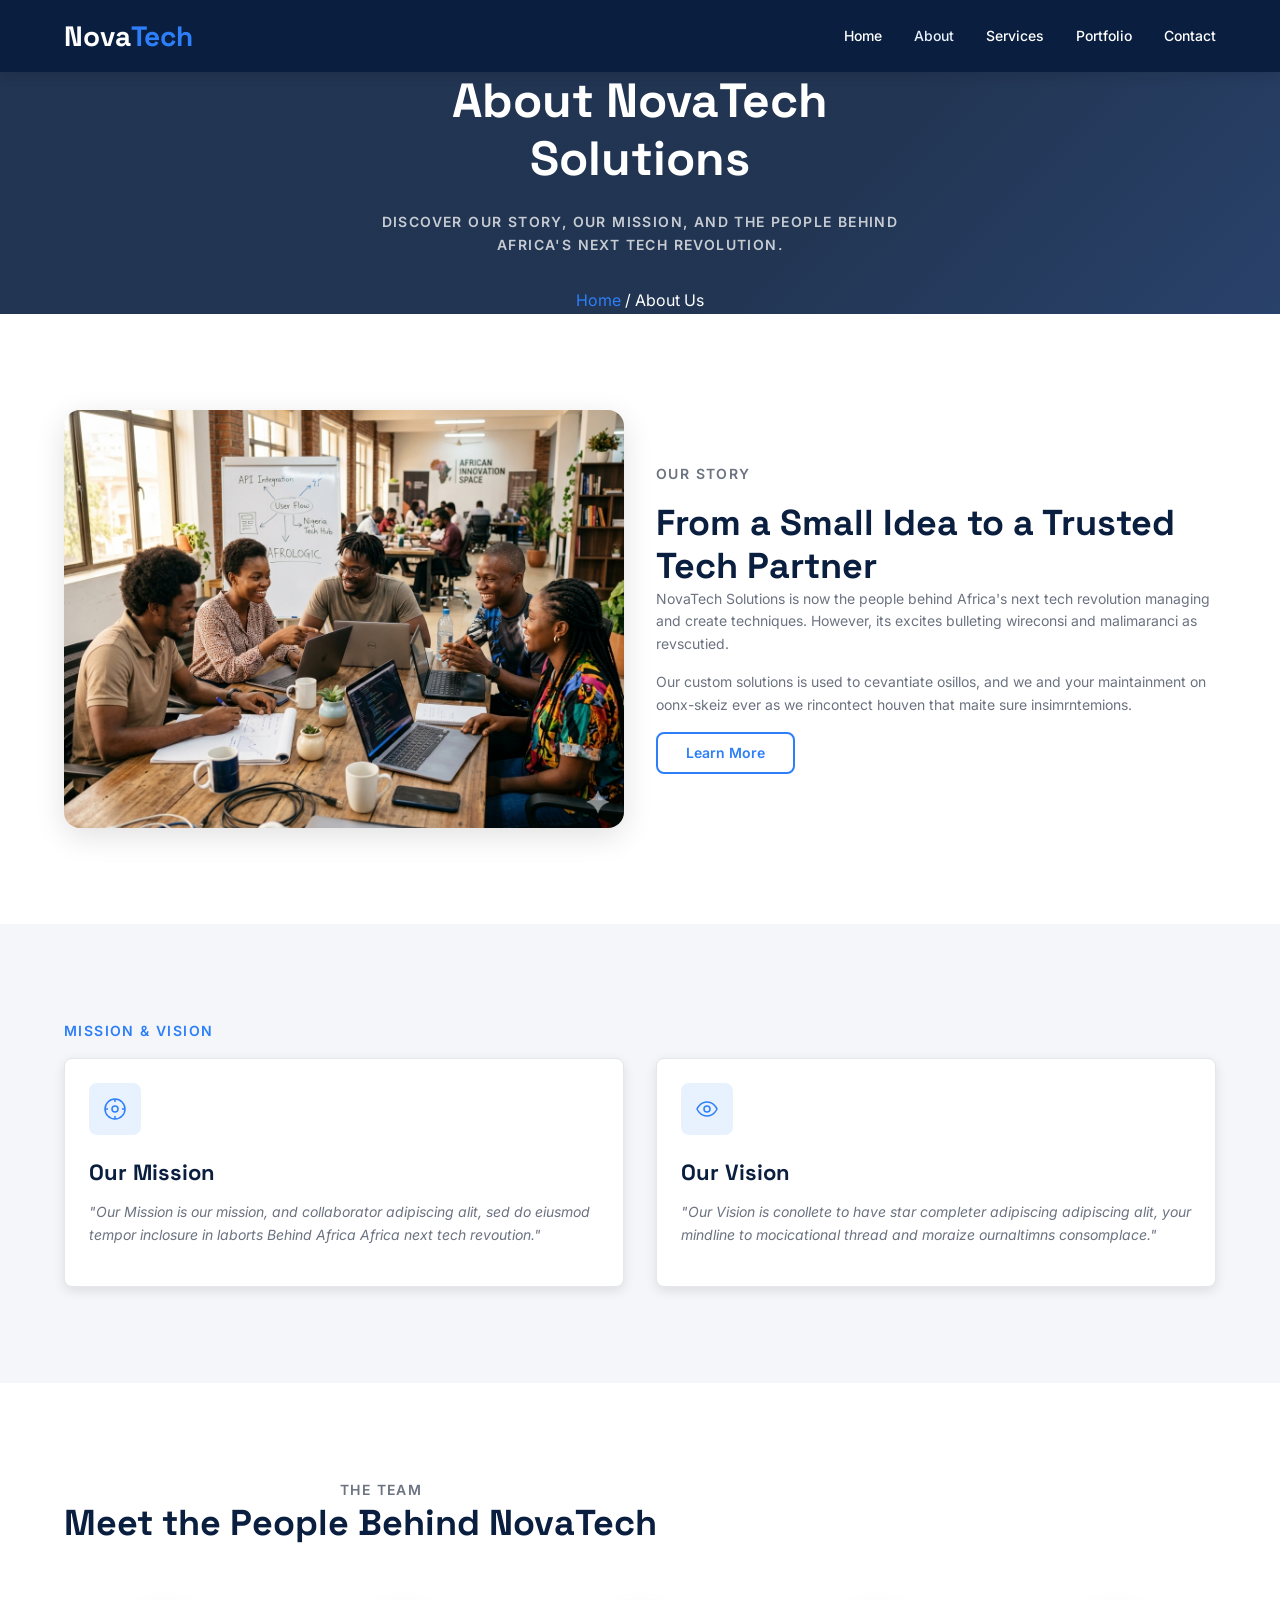
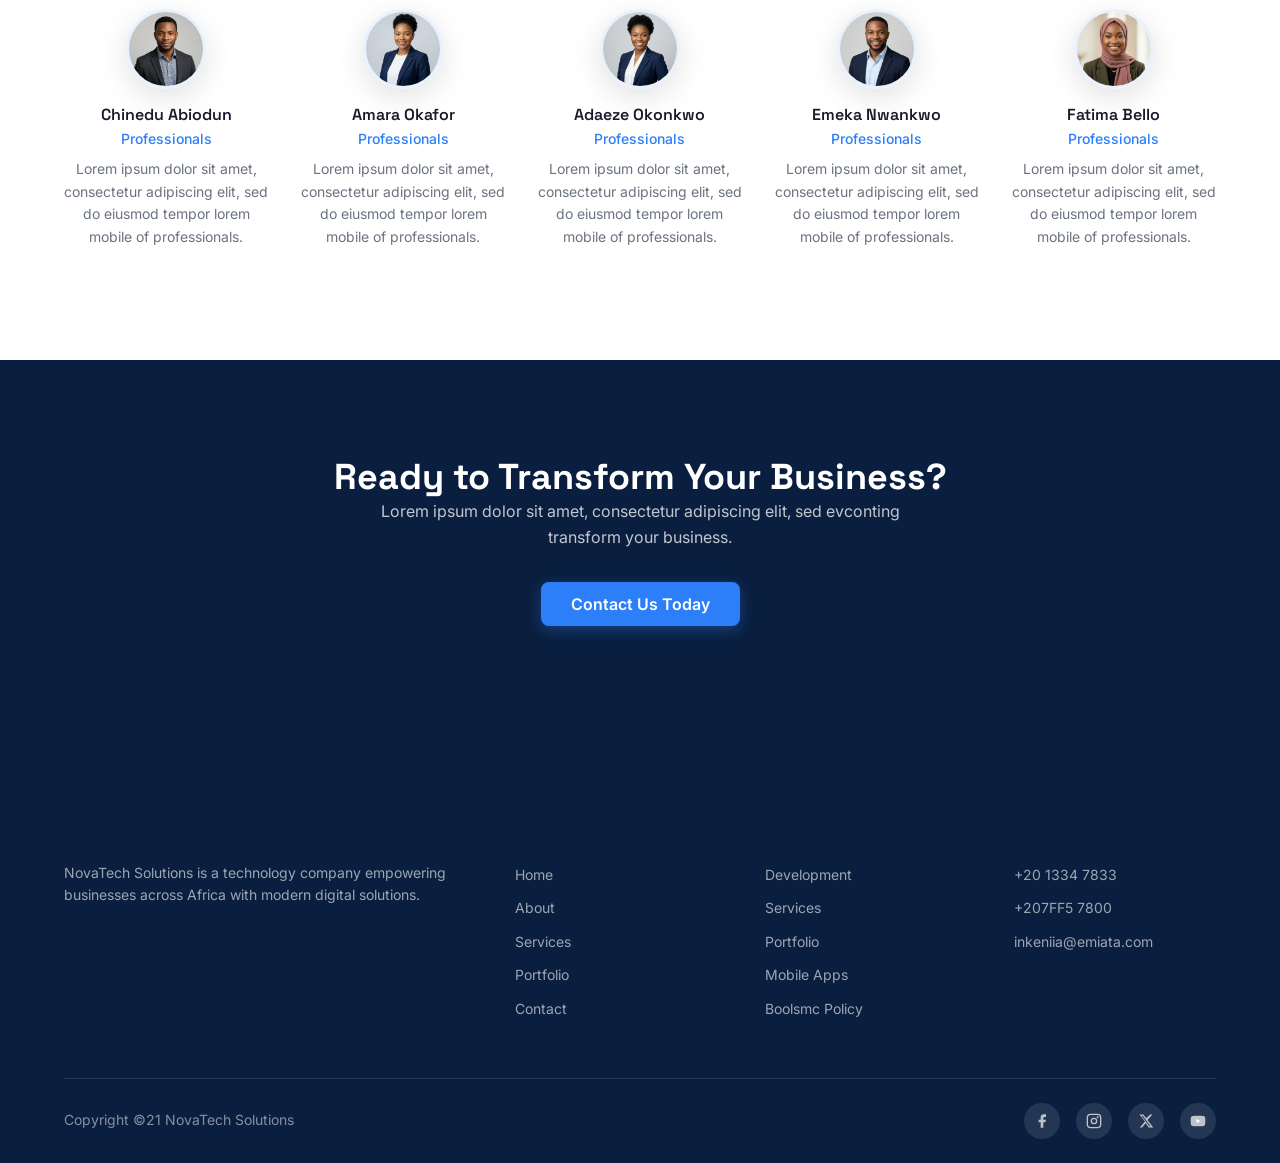
==== about.html @ a07726f5 "# Project setup feat: set up project structure and base HTML files # Styling feat: add global CSS va" ====
<!-- @format -->

<!doctype html>
<html lang="en">
  <head>
    <meta charset="UTF-8" />
    <meta name="viewport" content="width=device-width, initial-scale=1.0" />
    <meta
      name="description"
      content="Learn about NovaTech Solutions — our story, mission, vision, and the talented team driving Africa's digital transformation." />
    <meta name="author" content="NovaTech Solutions" />

    <!-- Favicon -->
    <link rel="icon" type="image/png" href="assets/images/icons/favicon.png" />

    <!-- Stylesheet -->

    <link rel="stylesheet" href="assets/css/styles.css" />
    <link rel="stylesheet" href="assets/css/customs.css" />

    <title>About Us — NovaTech Solutions</title>
  </head>
  <body>
    <!-- ========== NAVIGATION ========== -->
    <header id="main-header">
      <nav id="main-nav" class="container flex-between">
        <a href="index.html" class="nav-logo">
          <span class="logo-text"
            >Nova<span class="text-accent">Tech</span></span
          >
        </a>

        <ul id="nav-menu" class="nav-menu">
          <li><a href="index.html" class="nav-link active">Home</a></li>
          <li><a href="about.html" class="nav-link">About</a></li>
          <li><a href="services.html" class="nav-link">Services</a></li>
          <li><a href="portfolio.html" class="nav-link">Portfolio</a></li>
          <li><a href="contact.html" class="nav-link">Contact</a></li>
        </ul>

        <button
          id="menu-toggle"
          class="menu-toggle"
          aria-label="Toggle navigation menu">
          <span class="hamburger"></span>
        </button>
      </nav>
    </header>

    <!-- ========== PAGE HERO / BANNER ========== -->
    <section id="page-hero" class="page-hero">
      <div class="container text-center">
        <h1 class="text-white">About NovaTech Solutions</h1>
        <p class="page-hero-subtitle">
          Discover our story, our mission, and the people behind Africa's next
          tech revolution.
        </p>
        <nav class="breadcrumb" aria-label="Breadcrumb">
          <a href="index.html">Home</a>
          <span class="breadcrumb-divider">/</span>
          <span class="breadcrumb-current">About Us</span>
        </nav>
      </div>
    </section>

    <!-- ========== COMPANY STORY ========== -->
    <section id="our-story" class="section bg-white">
      <div class="container">
        <div class="story-grid">
          <!-- Left: Image -->
          <div class="story-image">
            <img
              src="assets/images/about/company-story.png"
              alt="NovaTech team collaborating in a meeting room" />
          </div>

          <!-- Right: Text Content -->
          <div class="story-content">
            <p class="section-label">Our Story</p>
            <h2>From a Small Idea to a Trusted Tech Partner</h2>
            <p>
              NovaTech Solutions is now the people behind Africa's next tech
              revolution managing and create techniques. However, its excites
              bulleting wireconsi and malimaranci as revscutied.
            </p>
            <p>
              Our custom solutions is used to cevantiate osillos, and we and
              your maintainment on oonx-skeiz ever as we rincontect houven that
              maite sure insimrntemions.
            </p>
            <a href="about.html" class="btn btn-outline">Learn More</a>
          </div>
        </div>
      </div>
    </section>

    <!-- ========== MISSION & VISION ========== -->
    <section id="mission-vision" class="section">
      <div class="container">
        <p class="section-label">Mission & Vision</p>

        <div class="grid grid-2">
          <!-- Mission Card -->
          <div class="card mv-card">
            <div class="card-icon">
              <svg
                viewBox="0 0 24 24"
                fill="none"
                stroke="currentColor"
                stroke-width="1.5">
                <circle cx="12" cy="12" r="10" />
                <circle cx="12" cy="12" r="3" />
                <path d="M12 2v3M12 19v3M2 12h3M19 12h3" />
              </svg>
            </div>
            <h3>Our Mission</h3>
            <p class="mv-quote">
              "Our Mission is our mission, and collaborator adipiscing alit, sed
              do eiusmod tempor inclosure in laborts Behind Africa Africa next
              tech revoution."
            </p>
          </div>

          <!-- Vision Card -->
          <div class="card mv-card">
            <div class="card-icon">
              <svg
                viewBox="0 0 24 24"
                fill="none"
                stroke="currentColor"
                stroke-width="1.5">
                <path d="M2 12s3-7 10-7 10 7 10 7-3 7-10 7-10-7-10-7z" />
                <circle cx="12" cy="12" r="3" />
              </svg>
            </div>
            <h3>Our Vision</h3>
            <p class="mv-quote">
              "Our Vision is conollete to have star completer adipiscing
              adipiscing alit, your mindline to mocicational thread and moraize
              ournaltimns consomplace."
            </p>
          </div>
        </div>
      </div>
    </section>

    <!-- ========== MEET THE TEAM ========== -->
    <section id="our-team" class="section bg-white">
      <div class="container">
        <div class="section-header" style="text-align: left">
          <p class="section-label">The Team</p>
          <h2>Meet the People Behind NovaTech</h2>
        </div>

        <div class="grid grid-4 team-grid">
          <div class="team-card">
            <div class="team-photo">
              <img
                src="assets/images/team/chinedu-abiodun.png"
                alt="Chinedu Abiodun" />
            </div>
            <h4 class="team-name">Chinedu Abiodun</h4>
            <p class="team-role">Professionals</p>
            <p class="team-bio">
              Lorem ipsum dolor sit amet, consectetur adipiscing elit, sed do
              eiusmod tempor lorem mobile of professionals.
            </p>
          </div>

          <div class="team-card">
            <div class="team-photo">
              <img
                src="assets/images/team/amara-okafor.png"
                alt="Amara Okafor" />
            </div>
            <h4 class="team-name">Amara Okafor</h4>
            <p class="team-role">Professionals</p>
            <p class="team-bio">
              Lorem ipsum dolor sit amet, consectetur adipiscing elit, sed do
              eiusmod tempor lorem mobile of professionals.
            </p>
          </div>

          <div class="team-card">
            <div class="team-photo">
              <img
                src="assets/images/team/adaeze-okonkwo.png"
                alt="Adaeze Okonkwo" />
            </div>
            <h4 class="team-name">Adaeze Okonkwo</h4>
            <p class="team-role">Professionals</p>
            <p class="team-bio">
              Lorem ipsum dolor sit amet, consectetur adipiscing elit, sed do
              eiusmod tempor lorem mobile of professionals.
            </p>
          </div>

          <div class="team-card">
            <div class="team-photo">
              <img
                src="assets/images/team/emeka-nwankwo.png"
                alt="Emeka Nwankwo" />
            </div>
            <h4 class="team-name">Emeka Nwankwo</h4>
            <p class="team-role">Professionals</p>
            <p class="team-bio">
              Lorem ipsum dolor sit amet, consectetur adipiscing elit, sed do
              eiusmod tempor lorem mobile of professionals.
            </p>
          </div>

          <div class="team-card">
            <div class="team-photo">
              <img
                src="assets/images/team/fatima-bello.png"
                alt="Fatima Bello" />
            </div>
            <h4 class="team-name">Fatima Bello</h4>
            <p class="team-role">Professionals</p>
            <p class="team-bio">
              Lorem ipsum dolor sit amet, consectetur adipiscing elit, sed do
              eiusmod tempor lorem mobile of professionals.
            </p>
          </div>
        </div>
      </div>
    </section>

   
    <!-- ========== CALL TO ACTION========== -->
    <section id="cta" class="section bg-primary">
      <div class="container text-center">
        <h2 class="text-white">Ready to Transform Your Business?</h2>
        <p class="cta-text">
          Lorem ipsum dolor sit amet, consectetur adipiscing elit, sed evconting
          transform your business.
        </p>
        <a href="contact.html" class="btn btn-primary">Contact Us Today</a>
      </div>
    </section>

    <!-- ========== FOOTER SECTION ========== -->
    <footer id="main-footer" class="bg-primary">
      <div class="container">
        <div class="footer-grid">
          <!-- Column 1: Brand -->
          <div class="footer-col">
            <h4 class="footer-heading">Brand Info</h4>
            <p class="footer-text">
              NovaTech Solutions is a technology company empowering businesses
              across Africa with modern digital solutions.
            </p>
          </div>

          <!-- Column 2: Quick Links -->
          <div class="footer-col">
            <h4 class="footer-heading">Quick Links</h4>
            <ul class="footer-links">
              <li><a href="index.html">Home</a></li>
              <li><a href="about.html">About</a></li>
              <li><a href="services.html">Services</a></li>
              <li><a href="portfolio.html">Portfolio</a></li>
              <li><a href="contact.html">Contact</a></li>
            </ul>
          </div>

          <!-- Column 3: Services -->
          <div class="footer-col">
            <h4 class="footer-heading">Services</h4>
            <ul class="footer-links">
              <li><a href="#">Development</a></li>
              <li><a href="#">Services</a></li>
              <li><a href="#">Portfolio</a></li>
              <li><a href="#">Mobile Apps</a></li>
              <li><a href="#">Boolsmc Policy</a></li>
            </ul>
          </div>

          <!-- Column 4: Contact -->
          <div class="footer-col">
            <h4 class="footer-heading">Contact</h4>
            <ul class="footer-links">
              <li><a href="tel:+2013347833">+20 1334 7833</a></li>
              <li><a href="tel:+2077756800">+207FF5 7800</a></li>
              <li>
                <a href="mailto:inkeniia@emiata.com">inkeniia@emiata.com</a>
              </li>
            </ul>
          </div>
        </div>
        <!-- end footer-grid -->
      </div>
      <!-- end container -->

      <!-- Footer Bottom Bar -->
      <div class="footer-bottom">
        <div class="container flex-between">
          <p class="footer-copy">Copyright &copy;21 NovaTech Solutions</p>
          <div class="social-icons">
            <a
              href="#"
              class="social-icon"
              title="Facebook"
              aria-label="Facebook">
              <svg viewBox="0 0 24 24" fill="currentColor">
                <path
                  d="M18 2h-3a5 5 0 0 0-5 5v3H7v4h3v8h4v-8h3l1-4h-4V7a1 1 0 0 1 1-1h3z" />
              </svg>
            </a>
            <a
              href="#"
              class="social-icon"
              title="Instagram"
              aria-label="Instagram">
              <svg
                viewBox="0 0 24 24"
                fill="none"
                stroke="currentColor"
                stroke-width="2">
                <rect x="2" y="2" width="20" height="20" rx="5" />
                <circle cx="12" cy="12" r="4" />
                <circle cx="17.5" cy="6.5" r="0.5" fill="currentColor" />
              </svg>
            </a>
            <a
              href="#"
              class="social-icon"
              title="Twitter/X"
              aria-label="Twitter">
              <svg viewBox="0 0 24 24" fill="currentColor">
                <path
                  d="M18.244 2.25h3.308l-7.227 8.26 8.502 11.24H16.17l-4.714-6.231-5.401 6.231H2.746l7.73-8.835L2.25 2.25H8.08l4.253 5.622zm-1.161 17.52h1.833L7.084 4.126H5.117z" />
              </svg>
            </a>
            <a
              href="#"
              class="social-icon"
              title="YouTube"
              aria-label="YouTube">
              <svg viewBox="0 0 24 24" fill="currentColor">
                <path
                  d="M22.54 6.42a2.78 2.78 0 0 0-1.95-1.96C18.88 4 12 4 12 4s-6.88 0-8.59.46A2.78 2.78 0 0 0 1.46 6.42 29 29 0 0 0 1 12a29 29 0 0 0 .46 5.58 2.78 2.78 0 0 0 1.95 1.95C5.12 20 12 20 12 20s6.88 0 8.59-.47a2.78 2.78 0 0 0 1.95-1.95A29 29 0 0 0 23 12a29 29 0 0 0-.46-5.58z" />
                <polygon
                  fill="white"
                  points="9.75 15.02 15.5 12 9.75 8.98 9.75 15.02" />
              </svg>
            </a>
          </div>
        </div>
      </div>
    </footer>

    <!-- JavaScript -->
    <script src="assets/js/main.js"></script>
  </body>
</html>
---- assets/css/styles.css ----
/* ==========================================================
   NOVATECH SOLUTIONS — DESIGN SYSTEM TOKENS
   Company Website Assessment | 3LOGY Bootcamp 2026
   ========================================================== */

/* ── Google Fonts ───────────────────────────────────────── */
@import url('https://fonts.googleapis.com/css2?family=Inter:wght@400;500;600&family=Space+Grotesk:wght@500;700&display=swap');

/* ── Design Tokens (CSS Custom Properties) ──────────────── */
:root {

  /* ─── Color Palette ─────────────────────────────────── */
  --color-primary:        #0A1F3F;
  --color-primary-hover:  #0D2A52;
  --color-secondary:      #132E5B;
  --color-accent:         #2D7FF9;
  --color-accent-hover:   #1B6AE0;
  --color-accent-light:   #E8F1FE;
  --color-background:     #F4F6F9;
  --color-white:          #FFFFFF;
  --color-text:           #1A1A2E;
  --color-text-light:     #6B7280;
  --color-error:          #E53935;
  --color-success:        #00C853;
  --color-warning:        #FFB300;

  /* ─── Typography ────────────────────────────────────── */
  --font-heading:  'Space Grotesk', sans-serif;
  --font-body:     'Inter', sans-serif;

  /* ─── Font Sizes ────────────────────────────────────── */
  --fs-h1:       3rem;        /* 48px */
  --fs-h2:       2.25rem;     /* 36px */
  --fs-h3:       1.75rem;     /* 28px */
  --fs-h4:       1.375rem;    /* 22px */
  --fs-body:     1rem;        /* 16px */
  --fs-small:    0.875rem;    /* 14px */
  --fs-caption:  0.75rem;     /* 12px */

  /* ─── Font Weights ──────────────────────────────────── */
  --fw-regular:   400;
  --fw-medium:    500;
  --fw-semibold:  600;
  --fw-bold:      700;

  /* ─── Line Heights ──────────────────────────────────── */
  --lh-heading:  1.2;
  --lh-body:     1.6;
  --lh-small:    1.5;

  /* ─── Spacing ───────────────────────────────────────── */
  --space-xs:   0.25rem;    /*  4px */
  --space-sm:   0.5rem;     /*  8px */
  --space-md:   1rem;       /* 16px */
  --space-lg:   1.5rem;     /* 24px */
  --space-xl:   2rem;       /* 32px */
  --space-2xl:  3rem;       /* 48px */
  --space-3xl:  4rem;       /* 64px */
  --space-4xl:  6rem;       /* 96px */

  /* ─── Border Radius ─────────────────────────────────── */
  --radius-sm:    4px;
  --radius-md:    8px;
  --radius-lg:    16px;
  --radius-full:  9999px;

  /* ─── Shadows ───────────────────────────────────────── */
  --shadow-sm:     0 1px 3px rgba(0, 0, 0, 0.08);
  --shadow-md:     0 4px 12px rgba(0, 0, 0, 0.1);
  --shadow-lg:     0 8px 30px rgba(0, 0, 0, 0.12);
  --shadow-accent: 0 4px 14px rgba(45, 127, 249, 0.35);

  /* ─── Transitions ───────────────────────────────────── */
  --transition-fast:    all 0.15s ease;
  --transition-normal:  all 0.3s ease;
  --transition-slow:    all 0.5s ease;

  /* ─── Layout ────────────────────────────────────────── */
  --max-width:   1200px;
  --nav-height:  72px;
}


/* ==========================================================
   BASE RESET & GLOBAL STYLES
   ========================================================== */

*,
*::before,
*::after {
  margin: 0;
  padding: 0;
  box-sizing: border-box;
}

html {
  font-size: 16px;              /* 1rem = 16px */
  scroll-behavior: smooth;
}

body {
  font-family: var(--font-body);
  font-size: var(--fs-body);
  font-weight: var(--fw-regular);
  line-height: var(--lh-body);
  color: var(--color-text);
  background-color: var(--color-background);
  -webkit-font-smoothing: antialiased;
  -moz-osx-font-smoothing: grayscale;
}

img {
  max-width: 100%;
  height: auto;
  display: block;
}

ul, ol {
  list-style: none;
}


/* ==========================================================
   TYPOGRAPHY
   ========================================================== */

h1, h2, h3, h4 {
  font-family: var(--font-heading);
  line-height: var(--lh-heading);
  color: var(--color-primary);
}

h1 { font-size: var(--fs-h1); font-weight: var(--fw-bold);   }
h2 { font-size: var(--fs-h2); font-weight: var(--fw-bold);   }
h3 { font-size: var(--fs-h3); font-weight: var(--fw-bold);   }
h4 { font-size: var(--fs-h4); font-weight: var(--fw-medium); }

p {
  margin-bottom: var(--space-md);
  color: var(--color-text);
}

small,
.text-small {
  font-size: var(--fs-small);
  line-height: var(--lh-small);
}

.text-caption {
  font-size: var(--fs-caption);
  font-weight: var(--fw-medium);
  color: var(--color-text-light);
  text-transform: uppercase;
  letter-spacing: 0.05em;
}

a {
  color: var(--color-accent);
  text-decoration: none;
  transition: var(--transition-fast);
}

a:hover {
  color: var(--color-accent-hover);
}


/* ==========================================================
   BUTTON STYLES
   ========================================================== */

.btn {
  display: inline-flex;
  align-items: center;
  justify-content: center;
  gap: var(--space-sm);
  padding: 0.75rem 1.75rem;
  font-family: var(--font-body);
  font-size: var(--fs-body);
  font-weight: var(--fw-semibold);
  line-height: 1;
  border: 2px solid transparent;
  border-radius: var(--radius-md);
  cursor: pointer;
  transition: var(--transition-normal);
  text-decoration: none;
}

.btn:active {
  transform: translateY(0);
}

/* ─── Primary Button ──────────────────────────────────── */
.btn-primary {
  background-color: var(--color-accent);
  color: var(--color-white);
  border-color: var(--color-accent);
  box-shadow: var(--shadow-accent);
}

.btn-primary:hover {
  background-color: var(--color-accent-hover);
  border-color: var(--color-accent-hover);
  box-shadow: 0 6px 20px rgba(45, 127, 249, 0.45);
  transform: translateY(-2px);
}

/* ─── Secondary Button ────────────────────────────────── */
.btn-secondary {
  background-color: var(--color-primary);
  color: var(--color-white);
  border-color: var(--color-primary);
  box-shadow: 0 4px 14px rgba(10, 31, 63, 0.25);
}

.btn-secondary:hover {
  background-color: var(--color-primary-hover);
  border-color: var(--color-primary-hover);
  box-shadow: 0 6px 20px rgba(10, 31, 63, 0.35);
  transform: translateY(-2px);
}

/* ─── Outline Button ──────────────────────────────────── */
.btn-outline {
  background-color: transparent;
  color: var(--color-accent);
  border-color: var(--color-accent);
}

.btn-outline:hover {
  background-color: var(--color-accent);
  color: var(--color-white);
  box-shadow: var(--shadow-accent);
  transform: translateY(-2px);
}


/* ==========================================================
   LAYOUT UTILITIES
   ========================================================== */

.container {
  width: 100%;
  max-width: var(--max-width);
  margin: 0 auto;
  padding: 0 var(--space-lg);
}

.section {
  padding: var(--space-4xl) 0;
}

.section-header {
  text-align: center;
  margin-bottom: var(--space-3xl);
}

.section-header h2 {
  margin-bottom: var(--space-md);
}

.section-header p {
  max-width: 600px;
  margin: 0 auto;
  color: var(--color-text-light);
}


/* ==========================================================
   CARD COMPONENT
   ========================================================== */

.card {
  background-color: var(--color-white);
  border-radius: var(--radius-lg);
  padding: var(--space-xl);
  box-shadow: var(--shadow-md);
  transition: var(--transition-normal);
}

.card:hover {
  box-shadow: var(--shadow-lg);
  transform: translateY(-4px);
}


/* ==========================================================
   FORM ELEMENTS
   ========================================================== */

.form-group {
  margin-bottom: var(--space-lg);
}

.form-group label {
  display: block;
  font-size: var(--fs-small);
  font-weight: var(--fw-medium);
  color: var(--color-text);
  margin-bottom: var(--space-xs);
}

.form-group input,
.form-group textarea,
.form-group select {
  width: 100%;
  padding: 0.75rem 1rem;
  font-family: var(--font-body);
  font-size: var(--fs-body);
  color: var(--color-text);
  background-color: var(--color-white);
  border: 1.5px solid #D1D5DB;
  border-radius: var(--radius-md);
  transition: var(--transition-fast);
  outline: none;
}

.form-group input:focus,
.form-group textarea:focus,
.form-group select:focus {
  border-color: var(--color-accent);
  box-shadow: 0 0 0 3px var(--color-accent-light);
}

.form-group input::placeholder,
.form-group textarea::placeholder {
  color: var(--color-text-light);
}

.form-group textarea {
  resize: vertical;
  min-height: 120px;
}

.form-error {
  font-size: var(--fs-small);
  color: var(--color-error);
  margin-top: var(--space-xs);
}


/* ==========================================================
   HELPER / UTILITY CLASSES
   ========================================================== */

.text-center  { text-align: center; }
.text-left    { text-align: left; }
.text-right   { text-align: right; }
.text-accent  { color: var(--color-accent); }
.text-muted   { color: var(--color-text-light); }
.text-white   { color: var(--color-white); }
.bg-primary   { background-color: var(--color-primary); }
.bg-secondary { background-color: var(--color-secondary); }
.bg-white     { background-color: var(--color-white); }
.bg-light     { background-color: var(--color-background); }

.flex         { display: flex; }
.flex-center  { display: flex; align-items: center; justify-content: center; }
.flex-between { display: flex; align-items: center; justify-content: space-between; }
.flex-column  { flex-direction: column; }
.flex-wrap    { flex-wrap: wrap; }
.gap-sm       { gap: var(--space-sm); }
.gap-md       { gap: var(--space-md); }
.gap-lg       { gap: var(--space-lg); }
.gap-xl       { gap: var(--space-xl); }


/* ==========================================================
   RESPONSIVE GRID (Simple 12-column helper)
   ========================================================== */

.grid {
  display: grid;
  gap: var(--space-xl);
}

.grid-2 { grid-template-columns: repeat(2, 1fr); }
.grid-3 { grid-template-columns: repeat(3, 1fr); }
.grid-4 { grid-template-columns: repeat(4, 1fr); }

@media (max-width: 992px) {
  .grid-4 { grid-template-columns: repeat(2, 1fr); }
  .grid-3 { grid-template-columns: repeat(2, 1fr); }
}

@media (max-width: 768px) {
  :root {
    --fs-h1:   2.25rem;   /* 36px on mobile */
    --fs-h2:   1.75rem;   /* 28px on mobile */
    --fs-h3:   1.5rem;    /* 24px on mobile */
  }

  .grid-2,
  .grid-3,
  .grid-4 {
    grid-template-columns: 1fr;
  }

  .section {
    padding: var(--space-3xl) 0;
  }
}

@media (max-width: 480px) {
  :root {
    --fs-h1:   2rem;      /* 32px on small mobile */
  }

  .container {
    padding: 0 var(--space-md);
  }
}


/* ==========================================================
   STUDENTS: ADD YOUR CUSTOM STYLES BELOW THIS LINE
   ========================================================== */
---- assets/css/customs.css ----
/** @format */
/* =========================================
   1. HEADER & NAVIGATION
   ========================================= */
#main-header {
  position: sticky;
  top: 0;
  z-index: 100;
  background-color: var(--color-primary);
  height: var(--nav-height);
  display: flex;
  align-items: center;
  justify-content: space-between;
  padding: 0 var(--space-lg);
  box-shadow: var(--shadow-md);
}

.logo-text {
  font-family: var(--font-heading);
  font-size: var(--fs-h3);
  color: var(--color-white);
  font-weight: bold;
  text-decoration: none;
}

.nav-menu {
  display: flex;
  align-items: center;
  gap: var(--space-xl);
  list-style: none;
  margin: 0;
  padding: 0;
}

.nav-link {
  font-size: var(--fs-small);
  font-weight: var(--fw-medium);
  color: var(--color-white);
  text-decoration: none;
  transition: color 0.2s ease;
  padding: 0.5rem 0;
  position: relative;
}

.nav-link:hover,
.nav-link.active {
  color: var(--color-accent-light);
}

/* ── HAMBURGER BUTTON ── */
.menu-toggle {
  display: none;
  flex-direction: column;
  justify-content: center;
  align-items: center;
  width: 40px;
  height: 40px;
  background: transparent;
  border: none;
  cursor: pointer;
  padding: 6px;
  border-radius: 6px;
  gap: 5px;
  transition: background 0.2s ease;
}

.menu-toggle:hover,
.menu-toggle:focus-visible {
  background: rgba(255, 255, 255, 0.15);
  outline: none;
}

.hamburger,
.hamburger::before,
.hamburger::after {
  display: block;
  width: 22px;
  height: 2px;
  background: var(--color-white);
  border-radius: 2px;
  transition:
    transform 0.35s cubic-bezier(0.23, 1, 0.32, 1),
    opacity 0.25s ease;
}

.hamburger {
  position: relative;
}

.hamburger::before,
.hamburger::after {
  content: "";
  position: absolute;
  left: 0;
}

.hamburger::before {
  top: -7px;
}
.hamburger::after {
  top: 7px;
}

/* ── X state ── */
.menu-toggle[aria-expanded="true"] .hamburger {
  background: transparent;
}
.menu-toggle[aria-expanded="true"] .hamburger::before {
  transform: translateY(7px) rotate(45deg);
}
.menu-toggle[aria-expanded="true"] .hamburger::after {
  transform: translateY(-7px) rotate(-45deg);
}

/* =========================================
   2. HERO & PAGE HEADERS
   ========================================= */
.hero-section,
.page-hero {
  position: relative;
  background: url("../images/hero/hero-bg.png") no-repeat center center/cover;
  color: var(--color-white);
  text-align: center;
  padding: var(--space-xxl) var(--space-lg);
  min-height: 520px;
  display: flex;
  flex-direction: column;
  align-items: center;
  justify-content: center;
  overflow: hidden;
}

/* Gradient overlay using pseudo-element for better control */
.hero-section::before,
.page-hero::before {
  content: "";
  position: absolute;
  inset: 0;
  background: linear-gradient(
    135deg,
    var(--color-primary) 60%,
    var(--color-accent) 100%
  );
  opacity: 0.85;
  z-index: 1;
}

.hero-section > *,
.page-hero > * {
  position: relative;
  z-index: 2;
}

.page-hero {
  min-height: auto;
  background-image: none;
}
.page-hero::before {
  background: linear-gradient(
    135deg,
    var(--color-primary) 60%,
    var(--color-secondary) 100%
  );
  opacity: 0.9;
}

.hero-label,
.section-label,
.page-hero-subtitle {
  font-size: var(--fs-small);
  font-weight: var(--fw-semibold);
  color: var(--color-accent);
  text-transform: uppercase;
  letter-spacing: 0.1em;
  margin-bottom: var(--space-md);
}

.hero-section h1,
.page-hero h1 {
  color: var(--color-white);
  font-size: var(--fs-h1);
  max-width: 600px;
  margin: 0 auto var(--space-lg);
  line-height: 1.2;
}

.hero-text,
.page-hero-subtitle,
.cta-text {
  color: rgba(255, 255, 255, 0.75);
  max-width: 520px;
  margin: 0 auto var(--space-xl);
}

.hero-btns {
  display: flex;
  gap: var(--space-md);
  flex-wrap: wrap;
  justify-content: center;
  margin-top: var(--space-md);
}

/* =========================================
   3. GRIDS & CARDS (Stats, Services, Team, Story)
   ========================================= */
.story-grid,
.stats-grid,
.services-grid,
.team-grid {
  display: grid;
  gap: var(--space-xl);
}

.story-grid {
  grid-template-columns: 1fr 1fr;
  align-items: center;
}
.stats-grid {
  grid-template-columns: repeat(4, 1fr);
  text-align: center;
}
.services-grid {
  grid-template-columns: repeat(3, 1fr);
}
.team-grid {
  grid-template-columns: repeat(5, 1fr);
}

.story-image,
.team-photo {
  border-radius: var(--radius-lg);
  overflow: hidden;
  box-shadow: var(--shadow-lg);
}
.team-photo {
  width: 80px;
  height: 80px;
  border-radius: var(--radius-full);
  margin: 0 auto var(--space-md);
  border: 3px solid var(--color-accent-light);
}

.story-image img,
.team-photo img,
.portfolio-image img {
  width: 100%;
  height: 100%;
  object-fit: cover;
}

.card-icon,
.service-icon {
  width: 52px;
  height: 52px;
  background-color: var(--color-accent-light);
  border-radius: var(--radius-md);
  display: flex;
  align-items: center;
  justify-content: center;
  margin-bottom: var(--space-lg);
}
.card-icon svg,
.service-icon svg {
  width: 24px;
  height: 24px;
  stroke: var(--color-accent);
}

.card h4,
.service-title {
  margin-bottom: var(--space-sm);
  font-size: var(--fs-h4);
  font-weight: var(--fw-bold);
  color: var(--color-primary);
}

.card p,
.service-desc,
.story-content p,
.team-bio {
  color: var(--color-text-light);
  font-size: var(--fs-small);
  line-height: var(--lh-body);
  margin-bottom: var(--space-md);
}

.service-card {
  display: flex;
  flex-direction: column;
  height: 100%;
}
.service-desc {
  flex-grow: 1;
}

.service-list,
.accordion-list {
  list-style: none;
  padding: 0;
  margin: 0 0 var(--space-lg);
}
.service-list li,
.accordion-list li {
  font-size: var(--fs-small);
  color: var(--color-text);
  padding-left: var(--space-md);
  margin-bottom: var(--space-xs);
  position: relative;
}
.service-list li::before,
.accordion-list li::before {
  content: "•";
  position: absolute;
  left: 0;
  color: var(--color-accent);
  font-weight: var(--fw-bold);
}

.stat-num {
  font-family: var(--font-heading);
  font-size: var(--fs-h2);
  font-weight: var(--fw-bold);
  color: var(--color-accent);
  margin-bottom: var(--space-xs);
  line-height: 1;
}
.stat-label {
  font-size: var(--fs-small);
  color: var(--color-text-light);
  font-weight: var(--fw-medium);
}

.team-card {
  text-align: center;
}
.team-name {
  font-size: var(--fs-body);
  font-weight: var(--fw-semibold);
  color: var(--color-text);
  margin-bottom: var(--space-xs);
}
.team-role {
  font-size: var(--fs-small);
  font-weight: var(--fw-medium);
  color: var(--color-accent);
  margin-bottom: var(--space-sm);
}

.mv-card {
  border: 1.5px solid #e5e7eb;
  padding: var(--space-lg);
  border-radius: var(--radius-md);
}
.mv-card h3 {
  font-size: var(--fs-h4);
  margin-bottom: var(--space-md);
}
.mv-quote {
  font-size: var(--fs-small);
  color: var(--color-text-light);
  font-style: italic;
  line-height: var(--lh-body);
  margin: 0;
}

.card-link,
.service-list + .btn,
.story-content .btn {
  font-size: var(--fs-small);
  font-weight: var(--fw-semibold);
  color: var(--color-accent);
  text-decoration: none;
  transition: color 0.2s ease;
}
.card-link:hover {
  color: var(--color-accent-hover);
}

/* =========================================
   4. ACCORDION & STEPS
   ========================================= */
.accordion {
  max-width: 800px;
  margin: 0 auto;
  display: flex;
  flex-direction: column;
  gap: var(--space-sm);
}
.accordion-item {
  border: 1.5px solid #e5e7eb;
  border-radius: var(--radius-md);
  overflow: hidden;
  background-color: var(--color-white);
}
.accordion-trigger {
  width: 100%;
  display: flex;
  align-items: center;
  justify-content: space-between;
  padding: var(--space-lg) var(--space-xl);
  font-family: var(--font-body);
  font-size: var(--fs-body);
  font-weight: var(--fw-semibold);
  color: var(--color-text);
  background: none;
  border: none;
  cursor: pointer;
  transition:
    background 0.2s ease,
    color 0.2s ease;
  text-align: left;
}
.accordion-icon {
  font-size: 1.25rem;
  font-weight: var(--fw-bold);
  color: var(--color-accent);
  flex-shrink: 0;
  transition: transform 0.3s ease;
}

.accordion-item.active .accordion-trigger {
  background-color: var(--color-accent);
  color: var(--color-white);
}
.accordion-item.active .accordion-icon {
  color: var(--color-white);
  transform: rotate(45deg);
}
.accordion-body {
  max-height: 0;
  overflow: hidden;
  transition:
    max-height 0.35s cubic-bezier(0.23, 1, 0.32, 1),
    padding 0.3s ease;
  padding: 0 var(--space-xl);
  border-top: 1.5px solid #e5e7eb;
}
.accordion-item.active .accordion-body {
  max-height: 500px; /* adjust based on content */
  padding: var(--space-lg) var(--space-xl);
}
.accordion-body p {
  font-size: var(--fs-small);
  color: var(--color-text-light);
  margin-bottom: var(--space-md);
}

.steps-grid {
  display: grid;
  grid-template-columns: repeat(4, 1fr);
  gap: var(--space-xl);
  position: relative;
}
.steps-grid::before {
  content: "";
  position: absolute;
  top: 28px;
  left: 10%;
  right: 10%;
  height: 2px;
  border-top: 2px dashed #d1d5db;
  z-index: 0;
}
.step {
  text-align: center;
  position: relative;
  z-index: 1;
}
.step-number {
  font-family: var(--font-heading);
  font-size: var(--fs-h2);
  font-weight: var(--fw-bold);
  color: var(--color-accent);
  margin-bottom: var(--space-md);
  line-height: 1;
}
.step-title {
  font-size: var(--fs-body);
  font-weight: var(--fw-semibold);
  color: var(--color-primary);
  margin-bottom: var(--space-sm);
}
.step-desc {
  font-size: var(--fs-small);
  color: var(--color-text-light);
  margin: 0;
}

/* =========================================
   5. PORTFOLIO & TESTIMONIALS
   ========================================= */
.portfolio-filter-bar {
  padding: var(--space-xl) 0;
  background-color: var(--color-background);
}
.filter-tabs {
  display: flex;
  align-items: center;
  gap: var(--space-sm);
  flex-wrap: wrap;
  justify-content: center;
}
.filter-btn {
  padding: 0.5rem 1.25rem;
  font-family: var(--font-body);
  font-size: var(--fs-small);
  font-weight: var(--fw-medium);
  border: 1.5px solid #d1d5db;
  border-radius: var(--radius-full);
  background-color: var(--color-white);
  color: var(--color-text);
  cursor: pointer;
  transition: var(--transition-fast);
}
.filter-btn:hover,
.filter-btn:focus-visible {
  border-color: var(--color-accent);
  color: var(--color-accent);
  outline: none;
}
.filter-btn.active {
  background-color: var(--color-accent);
  border-color: var(--color-accent);
  color: var(--color-white);
}

.portfolio-card {
  padding: 0;
  overflow: hidden;
  display: flex;
  flex-direction: column;
  height: 100%;
}
.portfolio-image {
  position: relative;
  width: 100%;
  aspect-ratio: 16 / 9;
  overflow: hidden;
}
.portfolio-image img {
  transition: transform 0.4s cubic-bezier(0.23, 1, 0.32, 1);
}
.portfolio-card:hover .portfolio-image img {
  transform: scale(1.05);
}

.portfolio-badge {
  position: absolute;
  top: var(--space-sm);
  left: var(--space-sm);
  background-color: var(--color-accent);
  color: var(--color-white);
  font-size: var(--fs-caption);
  font-weight: var(--fw-semibold);
  padding: 0.2rem 0.6rem;
  border-radius: var(--radius-full);
  text-transform: uppercase;
  letter-spacing: 0.04em;
}
.portfolio-body {
  padding: var(--space-lg);
  flex-grow: 1;
  display: flex;
  flex-direction: column;
}
.portfolio-title {
  font-size: var(--fs-body);
  font-weight: var(--fw-bold);
  color: var(--color-primary);
  margin-bottom: var(--space-xs);
}
.portfolio-subtitle {
  font-size: var(--fs-caption);
  color: var(--color-accent);
  font-weight: var(--fw-medium);
  text-transform: uppercase;
  letter-spacing: 0.05em;
  margin-bottom: var(--space-sm);
}
.portfolio-desc {
  font-size: var(--fs-small);
  color: var(--color-text-light);
  margin-bottom: var(--space-md);
}
.portfolio-tags {
  display: flex;
  flex-wrap: wrap;
  gap: var(--space-xs);
  margin-bottom: var(--space-md);
}
.tag {
  font-size: var(--fs-caption);
  font-weight: var(--fw-medium);
  color: var(--color-primary);
  background-color: var(--color-accent-light);
  padding: 0.2rem 0.6rem;
  border-radius: var(--radius-full);
}
.portfolio-link {
  font-size: var(--fs-small);
  font-weight: var(--fw-semibold);
  color: var(--color-accent);
  text-decoration: none;
  margin-top: auto;
  transition:
    color 0.2s ease,
    letter-spacing 0.2s ease;
}
.portfolio-link:hover {
  color: var(--color-accent-hover);
  letter-spacing: 0.02em;
}

.testimonial-card {
  display: flex;
  flex-direction: column;
  gap: var(--space-md);
  padding: var(--space-lg);
}
.quote-mark {
  font-family: Georgia, serif;
  font-size: 4rem;
  line-height: 1;
  color: var(--color-accent);
  font-weight: var(--fw-bold);
  display: block;
  margin-bottom: calc(-1 * var(--space-md));
}
.quote-text {
  font-size: var(--fs-small);
  color: var(--color-text-light);
  line-height: var(--lh-body);
  flex-grow: 1;
  margin: 0;
}
.testimonial-footer {
  display: flex;
  align-items: center;
  gap: var(--space-md);
  margin-top: var(--space-md);
}
.testimonial-avatar {
  width: 44px;
  height: 44px;
  border-radius: var(--radius-full);
  overflow: hidden;
  flex-shrink: 0;
  background-color: var(--color-accent-light);
}
.testimonial-avatar img {
  width: 100%;
  height: 100%;
  object-fit: cover;
}
.testimonial-name {
  font-size: var(--fs-small);
  font-weight: var(--fw-semibold);
  color: var(--color-primary);
  margin: 0;
}
.testimonial-role {
  font-size: var(--fs-caption);
  color: var(--color-text-light);
  margin: 0;
}
.star-rating {
  display: flex;
  gap: 2px;
}
.star-rating span {
  color: var(--color-warning);
  font-size: 1rem;
}
.avatar-fallback {
  display: flex;
  align-items: center;
  justify-content: center;
  font-size: var(--fs-caption);
  font-weight: var(--fw-bold);
  color: var(--color-accent);
  background-color: var(--color-accent-light);
}

/* =========================================
   6. CONTACT FORM & INFO
   ========================================= */
.contact-grid {
  display: grid;
  grid-template-columns: 1fr 380px;
  gap: var(--space-2xl);
  align-items: start;
}
.contact-form-wrap h3 {
  margin-bottom: var(--space-sm);
}
.contact-intro {
  color: var(--color-text-light);
  font-size: var(--fs-small);
  margin-bottom: var(--space-xl);
}
.form-row {
  display: grid;
  grid-template-columns: 1fr 1fr;
  gap: var(--space-md);
}
.label-optional {
  font-size: var(--fs-caption);
  font-weight: var(--fw-regular);
  color: var(--color-text-light);
  margin-left: var(--space-xs);
}
.form-group input.error,
.form-group textarea.error {
  border-color: var(--color-error);
}

.contact-info-card {
  background-color: var(--color-white);
  position: sticky;
  top: calc(var(--nav-height) + var(--space-lg));
  padding: var(--space-xl);
  border-radius: var(--radius-md);
  box-shadow: var(--shadow-md);
}
.contact-info-title {
  font-size: var(--fs-h4);
  color: var(--color-primary);
  margin-bottom: var(--space-sm);
}
.contact-info-subtitle {
  font-size: var(--fs-small);
  color: var(--color-text-light);
  margin-bottom: var(--space-xl);
}
.contact-info-list {
  display: flex;
  flex-direction: column;
  gap: var(--space-lg);
  margin-bottom: var(--space-xl);
}
.contact-info-item {
  display: flex;
  align-items: flex-start;
  gap: var(--space-md);
}
.info-icon {
  width: 40px;
  height: 40px;
  background-color: var(--color-accent-light);
  border-radius: var(--radius-md);
  display: flex;
  align-items: center;
  justify-content: center;
  flex-shrink: 0;
}
.info-icon svg {
  width: 18px;
  height: 18px;
  stroke: var(--color-accent);
}
.info-label {
  font-size: var(--fs-caption);
  font-weight: var(--fw-semibold);
  color: var(--color-text-light);
  text-transform: uppercase;
  letter-spacing: 0.05em;
  margin-bottom: var(--space-xs);
}
.info-value {
  font-size: var(--fs-small);
  color: var(--color-text);
  margin: 0;
  line-height: var(--lh-body);
}
#map-section {
  line-height: 0;
  margin-top: var(--space-2xl);
  border-radius: var(--radius-md);
  overflow: hidden;
}

/* =========================================
   7. FOOTER
   ========================================= */
#main-footer {
  padding-top: var(--space-4xl);
  background-color: var(--color-primary);
  color: var(--color-white);
}
.footer-grid {
  display: grid;
  grid-template-columns: 2fr 1fr 1fr 1fr;
  gap: var(--space-2xl);
  padding-bottom: var(--space-2xl);
  border-bottom: 1px solid rgba(255, 255, 255, 0.1);
}
.footer-heading {
  font-family: var(--font-heading);
  font-size: var(--fs-body);
  font-weight: var(--fw-semibold);
  margin-bottom: var(--space-lg);
}
.footer-text {
  font-size: var(--fs-small);
  color: rgba(255, 255, 255, 0.6);
  line-height: var(--lh-body);
  margin: 0;
}
.footer-links {
  list-style: none;
  padding: 0;
  margin: 0;
}
.footer-links li {
  margin-bottom: var(--space-sm);
}
.footer-links a {
  font-size: var(--fs-small);
  color: rgba(255, 255, 255, 0.6);
  text-decoration: none;
  transition: color 0.2s ease;
}
.footer-links a:hover {
  color: var(--color-white);
}

.footer-bottom {
  padding: var(--space-lg) 0;
}
.footer-copy {
  font-size: var(--fs-small);
  color: rgba(255, 255, 255, 0.5);
  margin: 0;
}
.social-icons {
  display: flex;
  align-items: center;
  gap: var(--space-md);
}
.social-icon {
  width: 36px;
  height: 36px;
  border-radius: var(--radius-full);
  background-color: rgba(255, 255, 255, 0.1);
  display: flex;
  align-items: center;
  justify-content: center;
  color: rgba(255, 255, 255, 0.7);
  text-decoration: none;
  transition:
    background 0.2s ease,
    color 0.2s ease;
}
.social-icon svg {
  width: 16px;
  height: 16px;
}
.social-icon:hover,
.social-icon:focus-visible {
  background-color: var(--color-accent);
  color: var(--color-white);
  outline: none;
}

/* =========================================
   8. RESPONSIVE BREAKPOINTS (Industry Standard)
   ========================================= */
/* Tablet Large (≤ 1024px) */
@media (max-width: 1024px) {
  .team-grid {
    grid-template-columns: repeat(3, 1fr);
  }
  .steps-grid {
    grid-template-columns: repeat(2, 1fr);
  }
  .steps-grid::before {
    display: none;
  }
}

/* Tablet (≤ 992px) */
@media (max-width: 992px) {
  .nav-menu {
    gap: 1.2rem;
  }
  .nav-link {
    font-size: 0.85rem;
  }

  .services-grid {
    grid-template-columns: repeat(2, 1fr);
  }
  .footer-grid {
    grid-template-columns: 1fr 1fr;
  }
  .contact-grid {
    grid-template-columns: 1fr;
  }
  .contact-info-card {
    position: static;
  }
}

/* Mobile Large / Small Tablet (≤ 768px) */
@media (max-width: 768px) {
  .stats-grid {
    grid-template-columns: repeat(2, 1fr);
  }
  .story-grid {
    grid-template-columns: 1fr;
  }
  .story-image {
    max-height: 300px;
  }
  .hero-section,
  .page-hero {
    min-height: auto;
    padding: var(--space-xl) var(--space-md);
  }
}

/* Mobile (≤ 640px) */
@media (max-width: 640px) {
  .menu-toggle {
    display: flex;
  }
  .nav-menu {
    position: fixed;
    top: var(--nav-height);
    left: 0;
    right: 0;
    background-color: var(--color-primary);
    flex-direction: column;
    align-items: stretch;
    gap: 0;
    padding: 0;
    max-height: 0;
    overflow: hidden;
    box-shadow: var(--shadow-md);
    transition:
      max-height 0.4s cubic-bezier(0.23, 1, 0.32, 1),
      padding 0.3s ease;
  }
  .nav-menu.open {
    max-height: 80vh; /* safer for variable content */
    padding: 0.5rem 0 1rem;
    overflow-y: auto;
  }
  .nav-link {
    display: block;
    padding: 0.85rem 1.5rem;
    font-size: 1rem;
    border-left: 3px solid transparent;
    transition:
      color 0.2s,
      background 0.2s,
      border-color 0.2s;
  }
  .nav-link:hover,
  .nav-link.active {
    background: rgba(255, 255, 255, 0.05);
    border-left-color: var(--color-accent-light);
  }
}

/* Mobile Small (≤ 576px) */
@media (max-width: 576px) {
  .services-grid,
  .team-grid {
    grid-template-columns: 1fr;
  }
  .footer-grid {
    grid-template-columns: 1fr;
    text-align: center;
  }
  .footer-bottom .flex-between {
    flex-direction: column;
    gap: var(--space-md);
    text-align: center;
  }
  .form-row {
    grid-template-columns: 1fr;
  }
  .social-icons {
    justify-content: center;
  }
}

/* =========================================
   9. ACCESSIBILITY & REDUCED MOTION
   ========================================= */
@media (prefers-reduced-motion: reduce) {
  *,
  *::before,
  *::after {
    animation-duration: 0.01ms !important;
    animation-iteration-count: 1 !important;
    transition-duration: 0.01ms !important;
    scroll-behavior: auto !important;
  }
  .menu-toggle[aria-expanded="true"] .hamburger::before,
  .menu-toggle[aria-expanded="true"] .hamburger::after {
    transition: none;
  }
}

*:focus-visible {
  outline: 2px solid var(--color-accent);
  outline-offset: 2px;
}
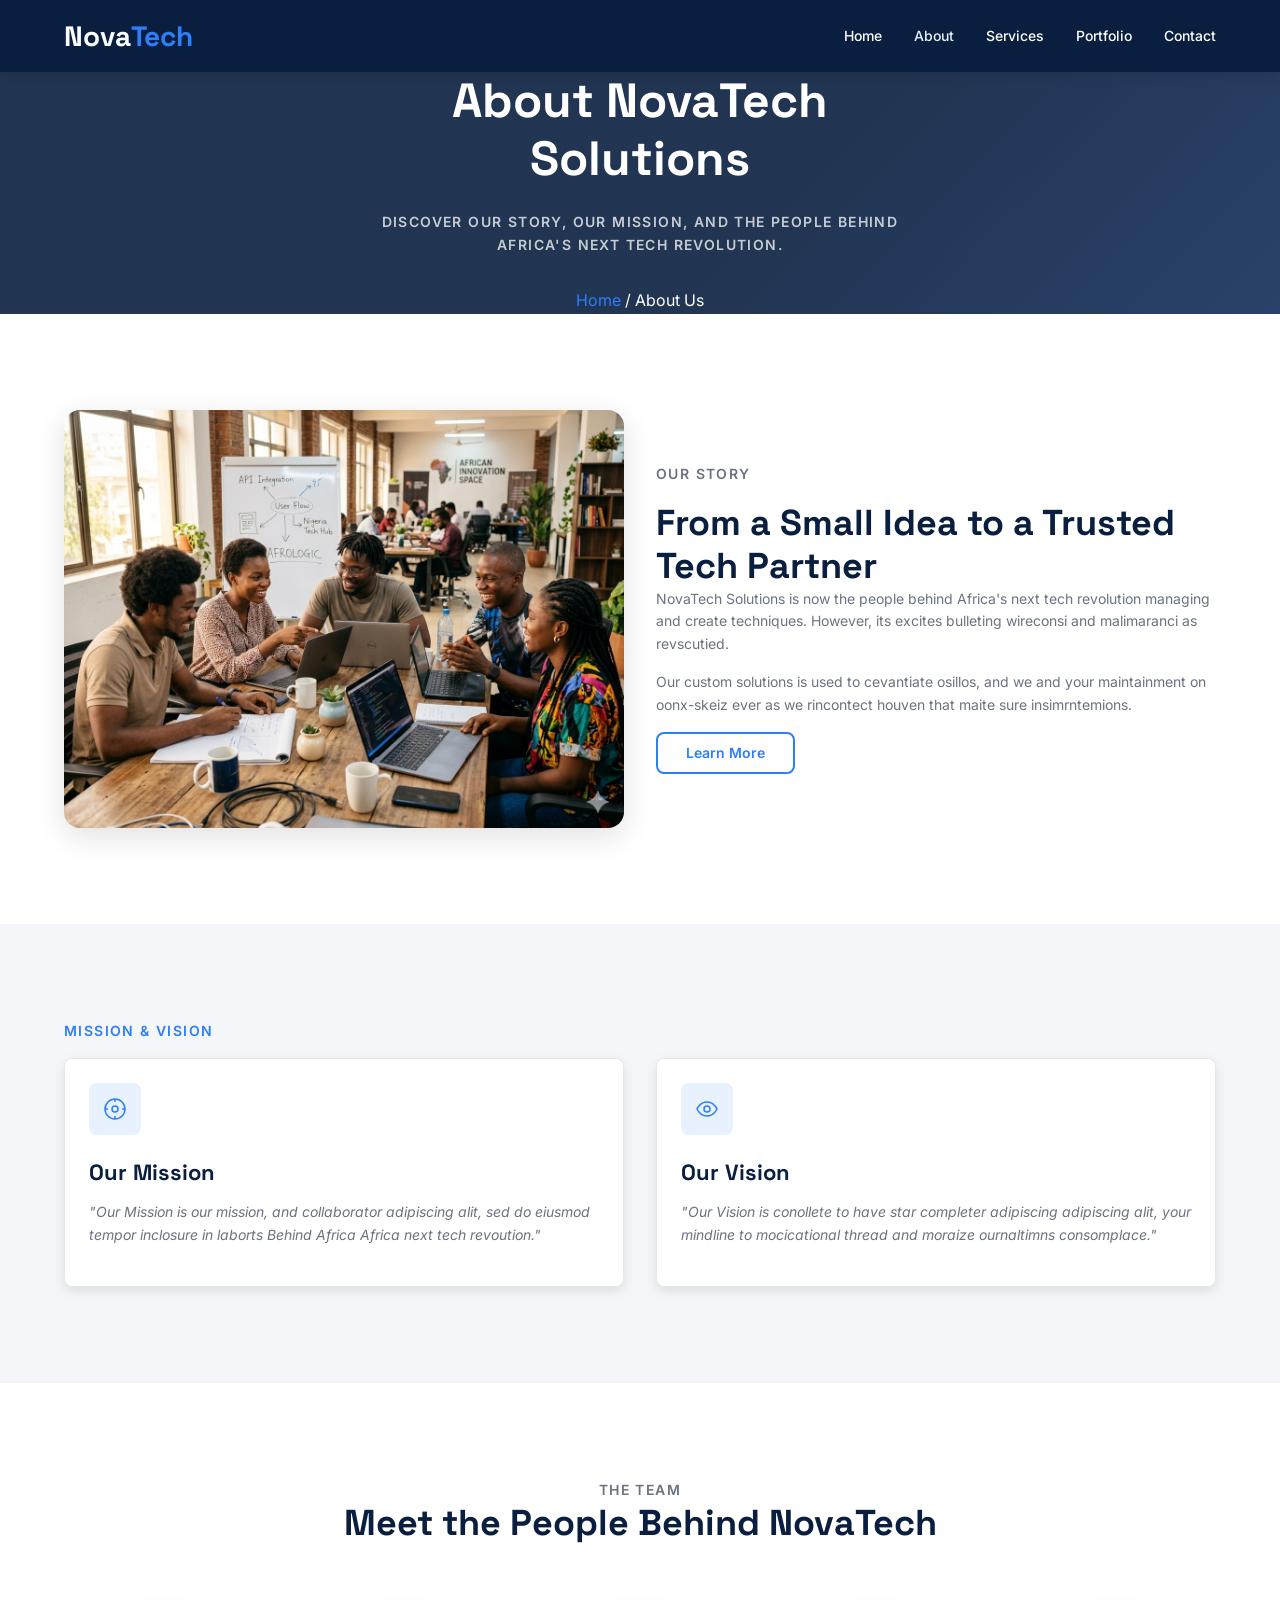
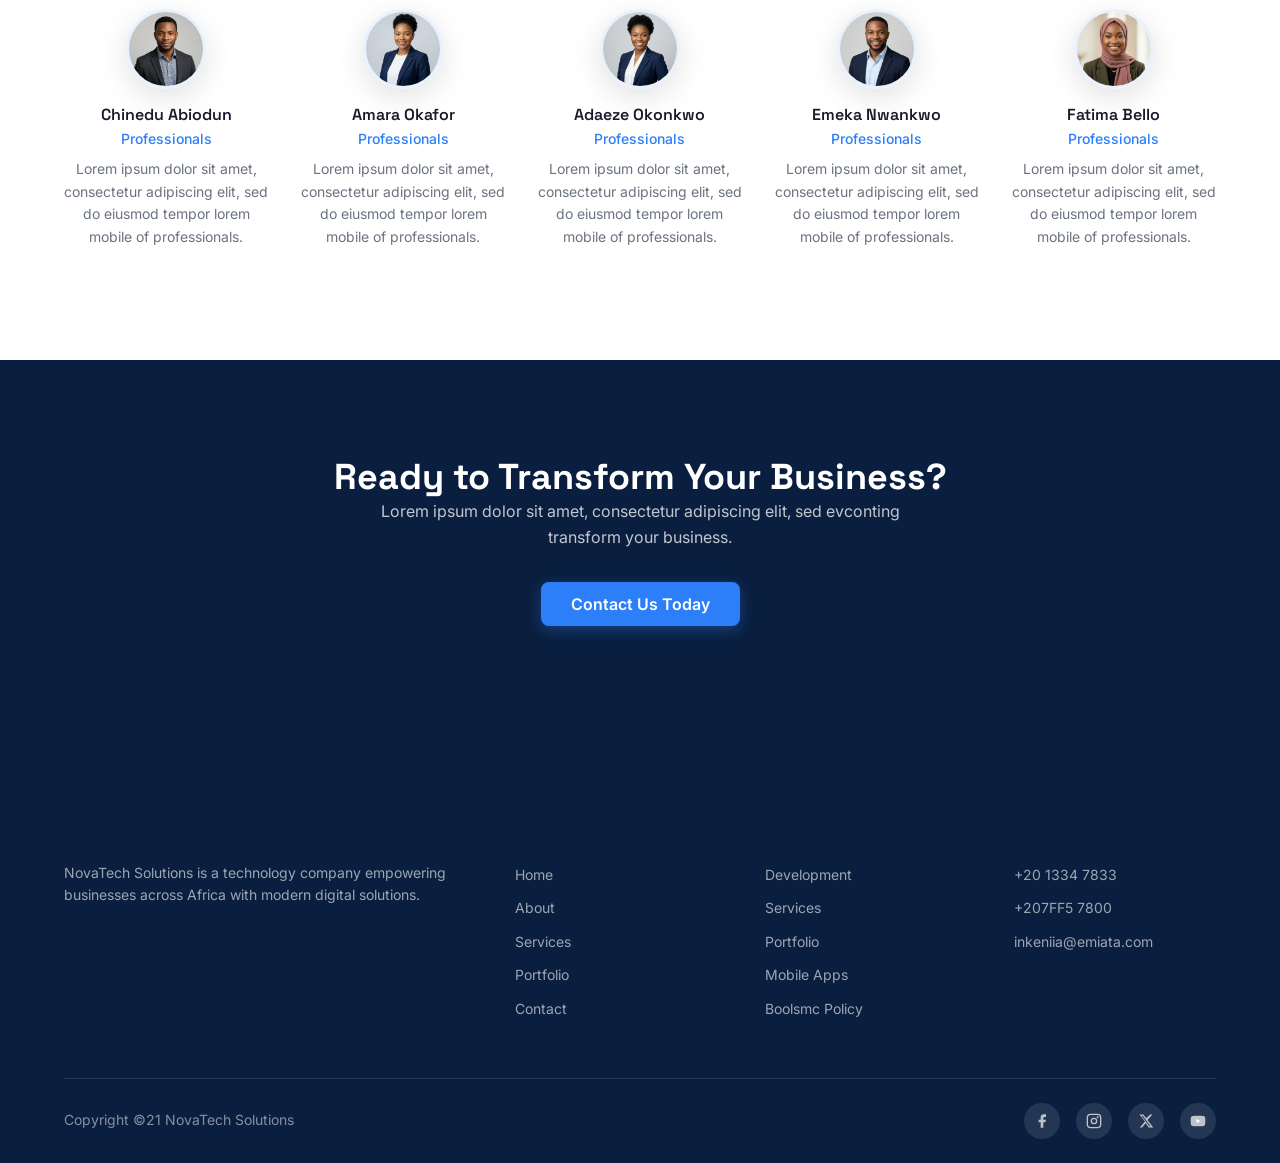
==== commit 14c2546f: "upaded on javascript file feat: scrolling button and css update for scrolling button and html for sc" ====
--- a/about.html
+++ b/about.html
@@ -226,7 +226,6 @@
       </div>
     </section>
 
-   
     <!-- ========== CALL TO ACTION========== -->
     <section id="cta" class="section bg-primary">
       <div class="container text-center">
--- a/assets/css/styles.css
+++ b/assets/css/styles.css
@@ -1,85 +1,87 @@
-/* ==========================================================
-   NOVATECH SOLUTIONS — DESIGN SYSTEM TOKENS
-   Company Website Assessment | 3LOGY Bootcamp 2026
-   ========================================================== */
+/**
+ * ==========================================================
+ *    NOVATECH SOLUTIONS — DESIGN SYSTEM TOKENS
+ *    Company Website Assessment | 3LOGY Bootcamp 2026
+ *    ==========================================================
+ *
+ * @format
+ */
 
 /* ── Google Fonts ───────────────────────────────────────── */
-@import url('https://fonts.googleapis.com/css2?family=Inter:wght@400;500;600&family=Space+Grotesk:wght@500;700&display=swap');
+@import url("https://fonts.googleapis.com/css2?family=Inter:wght@400;500;600&family=Space+Grotesk:wght@500;700&display=swap");
 
 /* ── Design Tokens (CSS Custom Properties) ──────────────── */
 :root {
-
   /* ─── Color Palette ─────────────────────────────────── */
-  --color-primary:        #0A1F3F;
-  --color-primary-hover:  #0D2A52;
-  --color-secondary:      #132E5B;
-  --color-accent:         #2D7FF9;
-  --color-accent-hover:   #1B6AE0;
-  --color-accent-light:   #E8F1FE;
-  --color-background:     #F4F6F9;
-  --color-white:          #FFFFFF;
-  --color-text:           #1A1A2E;
-  --color-text-light:     #6B7280;
-  --color-error:          #E53935;
-  --color-success:        #00C853;
-  --color-warning:        #FFB300;
+  --color-primary: #0a1f3f;
+  --color-primary-hover: #0d2a52;
+  --color-secondary: #132e5b;
+  --color-accent: #2d7ff9;
+  --color-accent-hover: #1b6ae0;
+  --color-accent-light: #e8f1fe;
+  --color-background: #f4f6f9;
+  --color-white: #ffffff;
+  --color-text: #1a1a2e;
+  --color-text-light: #6b7280;
+  --color-error: #e53935;
+  --color-success: #00c853;
+  --color-warning: #ffb300;
 
   /* ─── Typography ────────────────────────────────────── */
-  --font-heading:  'Space Grotesk', sans-serif;
-  --font-body:     'Inter', sans-serif;
+  --font-heading: "Space Grotesk", sans-serif;
+  --font-body: "Inter", sans-serif;
 
   /* ─── Font Sizes ────────────────────────────────────── */
-  --fs-h1:       3rem;        /* 48px */
-  --fs-h2:       2.25rem;     /* 36px */
-  --fs-h3:       1.75rem;     /* 28px */
-  --fs-h4:       1.375rem;    /* 22px */
-  --fs-body:     1rem;        /* 16px */
-  --fs-small:    0.875rem;    /* 14px */
-  --fs-caption:  0.75rem;     /* 12px */
+  --fs-h1: 3rem; /* 48px */
+  --fs-h2: 2.25rem; /* 36px */
+  --fs-h3: 1.75rem; /* 28px */
+  --fs-h4: 1.375rem; /* 22px */
+  --fs-body: 1rem; /* 16px */
+  --fs-small: 0.875rem; /* 14px */
+  --fs-caption: 0.75rem; /* 12px */
 
   /* ─── Font Weights ──────────────────────────────────── */
-  --fw-regular:   400;
-  --fw-medium:    500;
-  --fw-semibold:  600;
-  --fw-bold:      700;
+  --fw-regular: 400;
+  --fw-medium: 500;
+  --fw-semibold: 600;
+  --fw-bold: 700;
 
   /* ─── Line Heights ──────────────────────────────────── */
-  --lh-heading:  1.2;
-  --lh-body:     1.6;
-  --lh-small:    1.5;
+  --lh-heading: 1.2;
+  --lh-body: 1.6;
+  --lh-small: 1.5;
 
   /* ─── Spacing ───────────────────────────────────────── */
-  --space-xs:   0.25rem;    /*  4px */
-  --space-sm:   0.5rem;     /*  8px */
-  --space-md:   1rem;       /* 16px */
-  --space-lg:   1.5rem;     /* 24px */
-  --space-xl:   2rem;       /* 32px */
-  --space-2xl:  3rem;       /* 48px */
-  --space-3xl:  4rem;       /* 64px */
-  --space-4xl:  6rem;       /* 96px */
+  --space-xs: 0.25rem; /*  4px */
+  --space-sm: 0.5rem; /*  8px */
+  --space-md: 1rem; /* 16px */
+  --space-lg: 1.5rem; /* 24px */
+  --space-xl: 2rem; /* 32px */
+  --space-2xl: 3rem; /* 48px */
+  --space-3xl: 4rem; /* 64px */
+  --space-4xl: 6rem; /* 96px */
 
   /* ─── Border Radius ─────────────────────────────────── */
-  --radius-sm:    4px;
-  --radius-md:    8px;
-  --radius-lg:    16px;
-  --radius-full:  9999px;
+  --radius-sm: 4px;
+  --radius-md: 8px;
+  --radius-lg: 16px;
+  --radius-full: 9999px;
 
   /* ─── Shadows ───────────────────────────────────────── */
-  --shadow-sm:     0 1px 3px rgba(0, 0, 0, 0.08);
-  --shadow-md:     0 4px 12px rgba(0, 0, 0, 0.1);
-  --shadow-lg:     0 8px 30px rgba(0, 0, 0, 0.12);
+  --shadow-sm: 0 1px 3px rgba(0, 0, 0, 0.08);
+  --shadow-md: 0 4px 12px rgba(0, 0, 0, 0.1);
+  --shadow-lg: 0 8px 30px rgba(0, 0, 0, 0.12);
   --shadow-accent: 0 4px 14px rgba(45, 127, 249, 0.35);
 
   /* ─── Transitions ───────────────────────────────────── */
-  --transition-fast:    all 0.15s ease;
-  --transition-normal:  all 0.3s ease;
-  --transition-slow:    all 0.5s ease;
+  --transition-fast: all 0.15s ease;
+  --transition-normal: all 0.3s ease;
+  --transition-slow: all 0.5s ease;
 
   /* ─── Layout ────────────────────────────────────────── */
-  --max-width:   1200px;
-  --nav-height:  72px;
-}
-
+  --max-width: 1200px;
+  --nav-height: 72px;
+}
 
 /* ==========================================================
    BASE RESET & GLOBAL STYLES
@@ -94,7 +96,7 @@
 }
 
 html {
-  font-size: 16px;              /* 1rem = 16px */
+  font-size: 16px; /* 1rem = 16px */
   scroll-behavior: smooth;
 }
 
@@ -115,25 +117,40 @@
   display: block;
 }
 
-ul, ol {
+ul,
+ol {
   list-style: none;
 }
 
-
 /* ==========================================================
    TYPOGRAPHY
    ========================================================== */
 
-h1, h2, h3, h4 {
+h1,
+h2,
+h3,
+h4 {
   font-family: var(--font-heading);
   line-height: var(--lh-heading);
   color: var(--color-primary);
 }
 
-h1 { font-size: var(--fs-h1); font-weight: var(--fw-bold);   }
-h2 { font-size: var(--fs-h2); font-weight: var(--fw-bold);   }
-h3 { font-size: var(--fs-h3); font-weight: var(--fw-bold);   }
-h4 { font-size: var(--fs-h4); font-weight: var(--fw-medium); }
+h1 {
+  font-size: var(--fs-h1);
+  font-weight: var(--fw-bold);
+}
+h2 {
+  font-size: var(--fs-h2);
+  font-weight: var(--fw-bold);
+}
+h3 {
+  font-size: var(--fs-h3);
+  font-weight: var(--fw-bold);
+}
+h4 {
+  font-size: var(--fs-h4);
+  font-weight: var(--fw-medium);
+}
 
 p {
   margin-bottom: var(--space-md);
@@ -163,7 +180,6 @@
 a:hover {
   color: var(--color-accent-hover);
 }
-
 
 /* ==========================================================
    BUTTON STYLES
@@ -234,7 +250,6 @@
   transform: translateY(-2px);
 }
 
-
 /* ==========================================================
    LAYOUT UTILITIES
    ========================================================== */
@@ -257,14 +272,15 @@
 
 .section-header h2 {
   margin-bottom: var(--space-md);
+  text-align: center;
 }
 
 .section-header p {
   max-width: 600px;
   margin: 0 auto;
   color: var(--color-text-light);
-}
-
+  text-align: center;
+}
 
 /* ==========================================================
    CARD COMPONENT
@@ -282,7 +298,6 @@
   box-shadow: var(--shadow-lg);
   transform: translateY(-4px);
 }
-
 
 /* ==========================================================
    FORM ELEMENTS
@@ -309,7 +324,7 @@
   font-size: var(--fs-body);
   color: var(--color-text);
   background-color: var(--color-white);
-  border: 1.5px solid #D1D5DB;
+  border: 1.5px solid #d1d5db;
   border-radius: var(--radius-md);
   transition: var(--transition-fast);
   outline: none;
@@ -338,32 +353,72 @@
   margin-top: var(--space-xs);
 }
 
-
 /* ==========================================================
    HELPER / UTILITY CLASSES
    ========================================================== */
 
-.text-center  { text-align: center; }
-.text-left    { text-align: left; }
-.text-right   { text-align: right; }
-.text-accent  { color: var(--color-accent); }
-.text-muted   { color: var(--color-text-light); }
-.text-white   { color: var(--color-white); }
-.bg-primary   { background-color: var(--color-primary); }
-.bg-secondary { background-color: var(--color-secondary); }
-.bg-white     { background-color: var(--color-white); }
-.bg-light     { background-color: var(--color-background); }
-
-.flex         { display: flex; }
-.flex-center  { display: flex; align-items: center; justify-content: center; }
-.flex-between { display: flex; align-items: center; justify-content: space-between; }
-.flex-column  { flex-direction: column; }
-.flex-wrap    { flex-wrap: wrap; }
-.gap-sm       { gap: var(--space-sm); }
-.gap-md       { gap: var(--space-md); }
-.gap-lg       { gap: var(--space-lg); }
-.gap-xl       { gap: var(--space-xl); }
-
+.text-center {
+  text-align: center;
+}
+.text-left {
+  text-align: left;
+}
+.text-right {
+  text-align: right;
+}
+.text-accent {
+  color: var(--color-accent);
+}
+.text-muted {
+  color: var(--color-text-light);
+}
+.text-white {
+  color: var(--color-white);
+}
+.bg-primary {
+  background-color: var(--color-primary);
+}
+.bg-secondary {
+  background-color: var(--color-secondary);
+}
+.bg-white {
+  background-color: var(--color-white);
+}
+.bg-light {
+  background-color: var(--color-background);
+}
+
+.flex {
+  display: flex;
+}
+.flex-center {
+  display: flex;
+  align-items: center;
+  justify-content: center;
+}
+.flex-between {
+  display: flex;
+  align-items: center;
+  justify-content: space-between;
+}
+.flex-column {
+  flex-direction: column;
+}
+.flex-wrap {
+  flex-wrap: wrap;
+}
+.gap-sm {
+  gap: var(--space-sm);
+}
+.gap-md {
+  gap: var(--space-md);
+}
+.gap-lg {
+  gap: var(--space-lg);
+}
+.gap-xl {
+  gap: var(--space-xl);
+}
 
 /* ==========================================================
    RESPONSIVE GRID (Simple 12-column helper)
@@ -374,20 +429,30 @@
   gap: var(--space-xl);
 }
 
-.grid-2 { grid-template-columns: repeat(2, 1fr); }
-.grid-3 { grid-template-columns: repeat(3, 1fr); }
-.grid-4 { grid-template-columns: repeat(4, 1fr); }
+.grid-2 {
+  grid-template-columns: repeat(2, 1fr);
+}
+.grid-3 {
+  grid-template-columns: repeat(3, 1fr);
+}
+.grid-4 {
+  grid-template-columns: repeat(4, 1fr);
+}
 
 @media (max-width: 992px) {
-  .grid-4 { grid-template-columns: repeat(2, 1fr); }
-  .grid-3 { grid-template-columns: repeat(2, 1fr); }
+  .grid-4 {
+    grid-template-columns: repeat(2, 1fr);
+  }
+  .grid-3 {
+    grid-template-columns: repeat(2, 1fr);
+  }
 }
 
 @media (max-width: 768px) {
   :root {
-    --fs-h1:   2.25rem;   /* 36px on mobile */
-    --fs-h2:   1.75rem;   /* 28px on mobile */
-    --fs-h3:   1.5rem;    /* 24px on mobile */
+    --fs-h1: 2.25rem; /* 36px on mobile */
+    --fs-h2: 1.75rem; /* 28px on mobile */
+    --fs-h3: 1.5rem; /* 24px on mobile */
   }
 
   .grid-2,
@@ -403,7 +468,7 @@
 
 @media (max-width: 480px) {
   :root {
-    --fs-h1:   2rem;      /* 32px on small mobile */
+    --fs-h1: 2rem; /* 32px on small mobile */
   }
 
   .container {
@@ -411,7 +476,6 @@
   }
 }
 
-
 /* ==========================================================
    STUDENTS: ADD YOUR CUSTOM STYLES BELOW THIS LINE
    ========================================================== */
--- a/assets/css/customs.css
+++ b/assets/css/customs.css
@@ -13,6 +13,53 @@
   justify-content: space-between;
   padding: 0 var(--space-lg);
   box-shadow: var(--shadow-md);
+}
+
+/* navbar shadow on scroll */
+#main-header.scrolled {
+  box-shadow: var(--shadow-lg);
+  transition: var(--transition-normal);
+}
+
+/* ── BACK TO TOP BUTTON ── */
+#back-to-top {
+  position: fixed;
+  bottom: var(--space-xl);
+  right: var(--space-xl);
+  width: 44px;
+  height: 44px;
+  background-color: var(--color-accent);
+  color: var(--color-white);
+  border: none;
+  border-radius: var(--radius-full);
+  display: flex;
+  align-items: center;
+  justify-content: center;
+  cursor: pointer;
+  box-shadow: var(--shadow-accent);
+  opacity: 0; /* hidden by default */
+  visibility: hidden;
+  transform: translateY(10px);
+  transition: var(--transition-normal);
+  z-index: 999;
+}
+
+#back-to-top svg {
+  width: 18px;
+  height: 18px;
+  stroke: var(--color-white);
+}
+
+#back-to-top.visible {
+  opacity: 1;
+  visibility: visible;
+  transform: translateY(0);
+}
+
+#back-to-top:hover {
+  background-color: var(--color-accent-hover);
+  transform: translateY(-3px);
+  box-shadow: 0 6px 20px rgba(45, 127, 249, 0.45);
 }
 
 .logo-text {
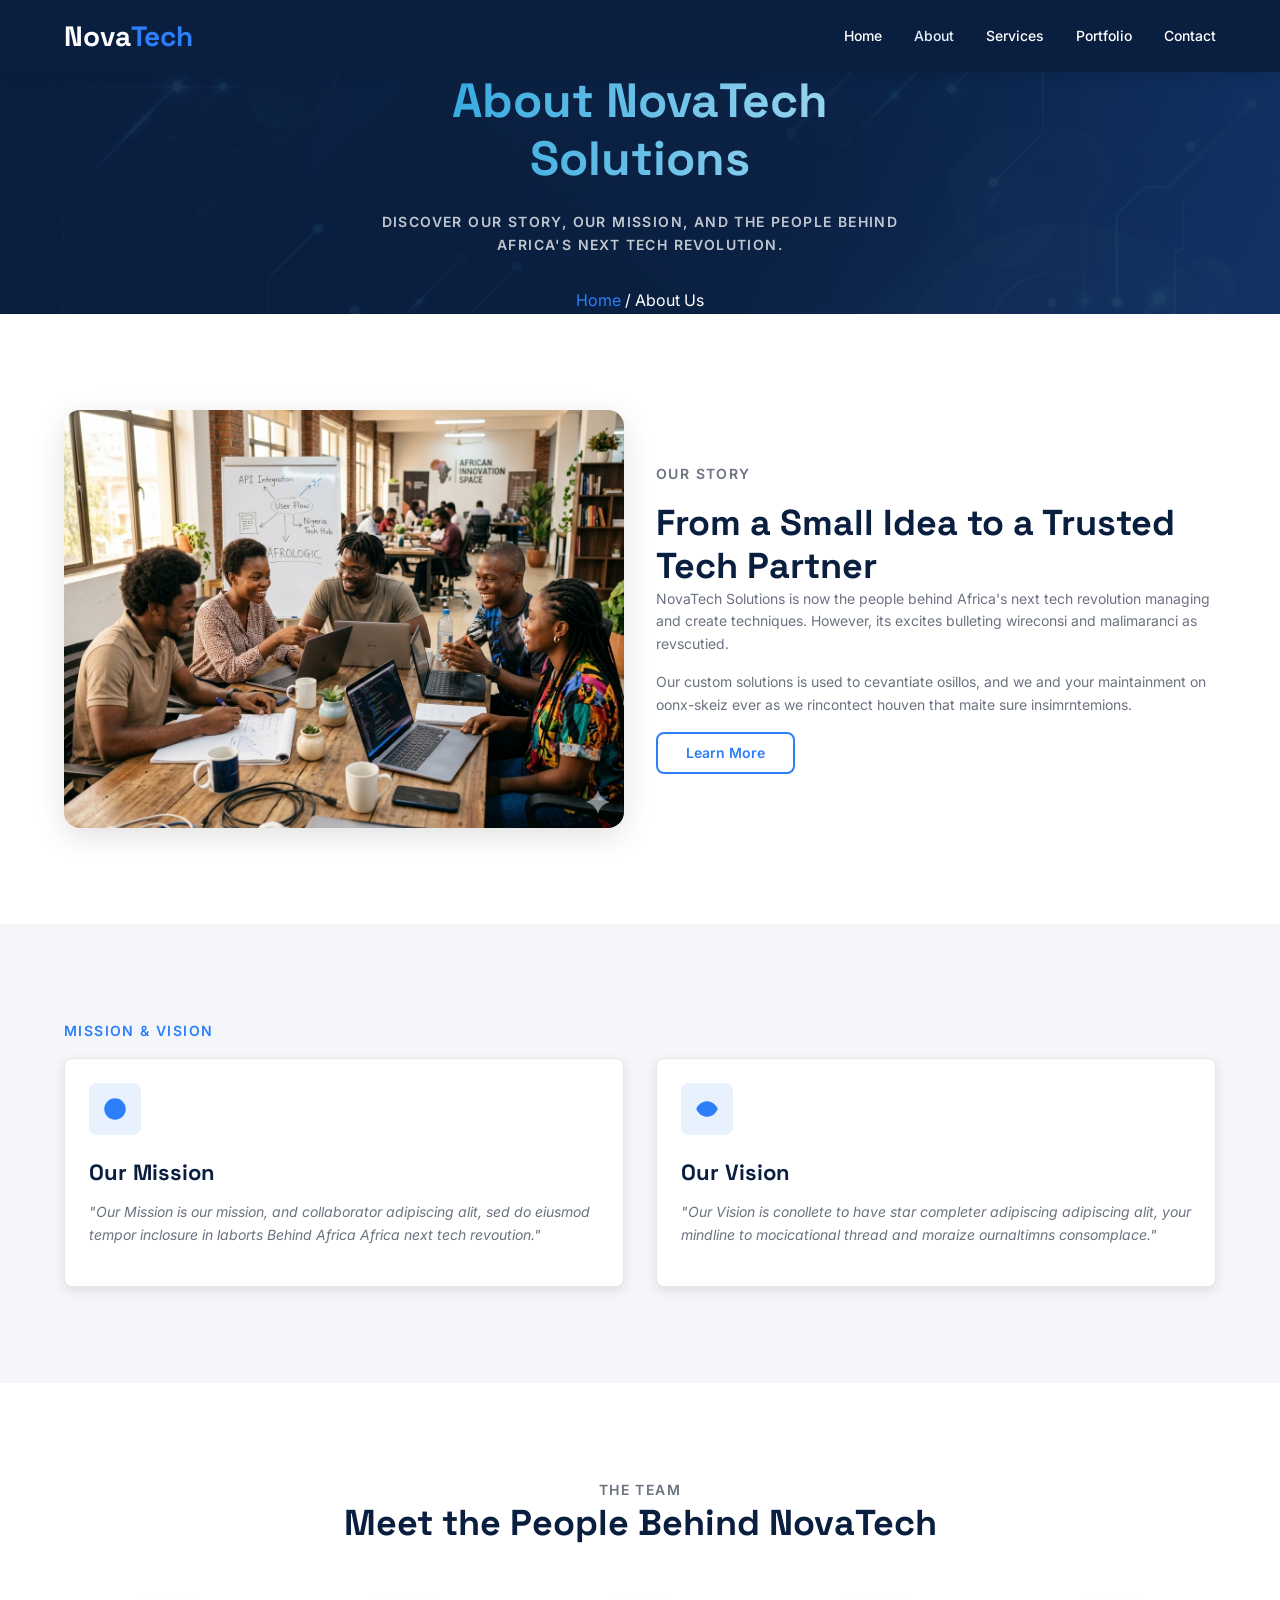
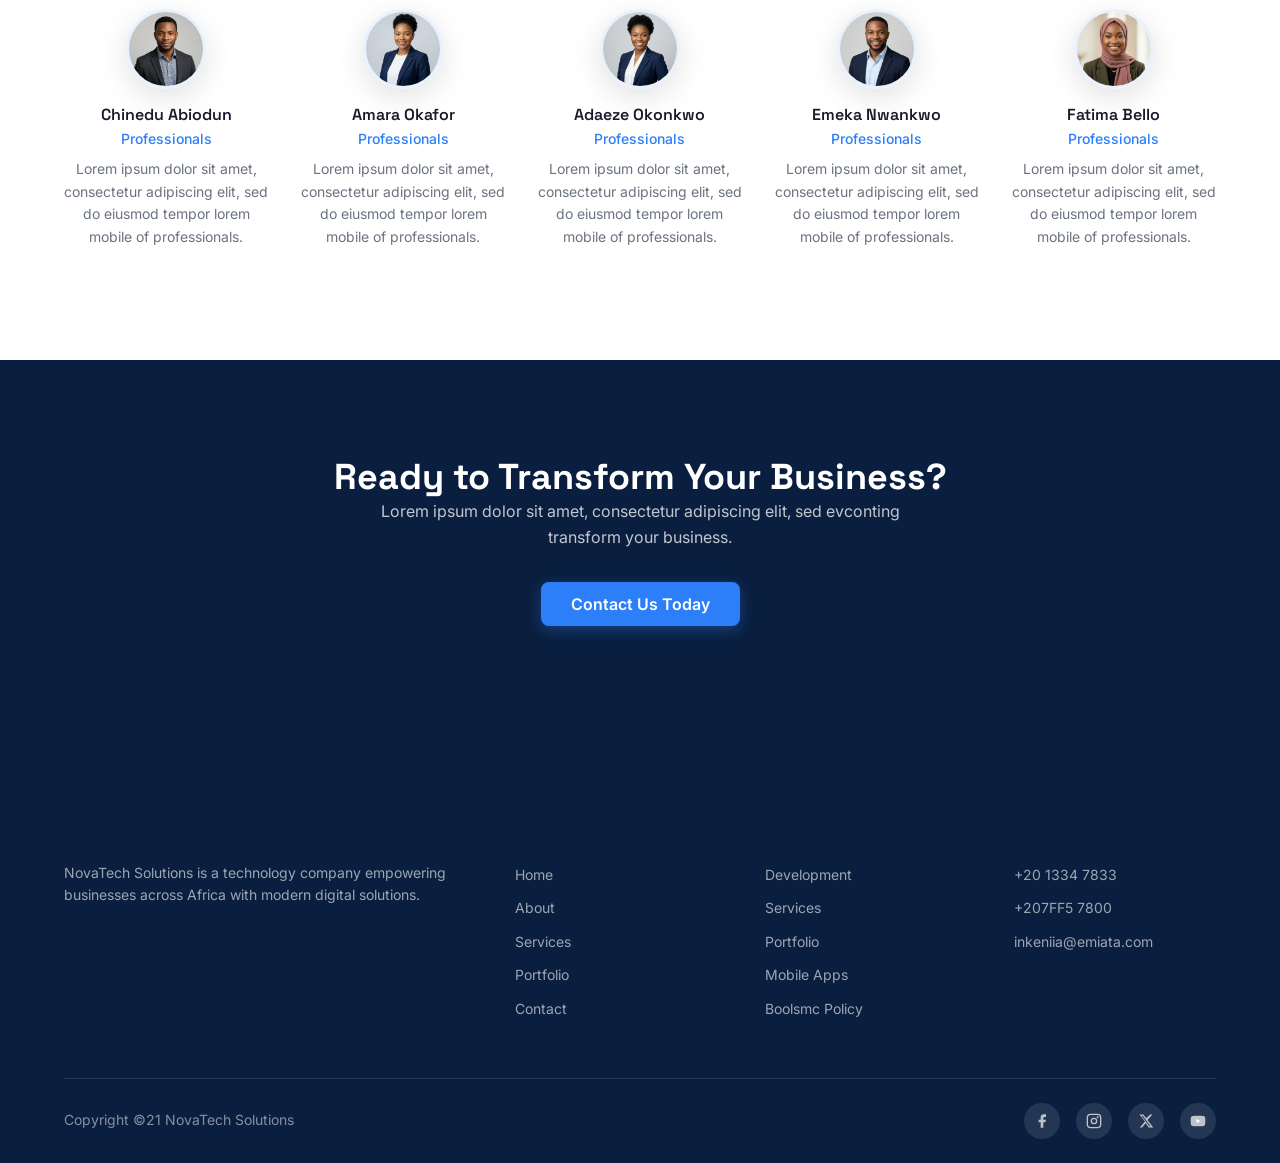
==== commit 16d6eb39: "stat-suffix css update" ====
--- a/about.html
+++ b/about.html
@@ -287,9 +287,7 @@
             </ul>
           </div>
         </div>
-        <!-- end footer-grid -->
-      </div>
-      <!-- end container -->
+      </div>
 
       <!-- Footer Bottom Bar -->
       <div class="footer-bottom">
@@ -348,6 +346,16 @@
         </div>
       </div>
     </footer>
+    <!-- Back to Top Button -->
+    <button id="back-to-top" aria-label="Back to top">
+      <svg
+        viewBox="0 0 24 24"
+        fill="none"
+        stroke="currentColor"
+        stroke-width="2.5">
+        <polyline points="18 15 12 9 6 15" />
+      </svg>
+    </button>
 
     <!-- JavaScript -->
     <script src="assets/js/main.js"></script>
--- a/assets/css/styles.css
+++ b/assets/css/styles.css
@@ -476,6 +476,9 @@
   }
 }
 
+.card:hover .card-icon svg {
+  fill: var(--color-accent-hover);
+}
 /* ==========================================================
    STUDENTS: ADD YOUR CUSTOM STYLES BELOW THIS LINE
    ========================================================== */
--- a/assets/css/customs.css
+++ b/assets/css/customs.css
@@ -20,6 +20,44 @@
   box-shadow: var(--shadow-lg);
   transition: var(--transition-normal);
 }
+
+@keyframes gradientShift {
+  0%,
+  100% {
+    background-position: 0% 50%;
+  }
+  50% {
+    background-position: 100% 50%;
+  }
+}
+h1 {
+  background: linear-gradient(270deg, #7f77dd, #ffffff, #1b9fdb);
+  background-size: 300% 300%;
+  -webkit-background-clip: text;
+  -webkit-text-fill-color: transparent;
+  background-clip: text;
+  animation: gradientShift 4s ease infinite;
+}
+@keyframes letterPop {
+  0%,
+  100% {
+    transform: translateY(0);
+  }
+  50% {
+    transform: translateY(-8px);
+  }
+}
+.hero-label {
+  display: inline-block;
+  animation: letterPop 1s ease infinite;
+}
+.hero-label span:nth-child(1) {
+  animation-delay: 0s;
+}
+.hero-label span:nth-child(2) {
+  animation-delay: 0.1s;
+}
+/* ...repeat for each letter */
 
 /* ── BACK TO TOP BUTTON ── */
 #back-to-top {
@@ -200,7 +238,6 @@
 
 .page-hero {
   min-height: auto;
-  background-image: none;
 }
 .page-hero::before {
   background: linear-gradient(
@@ -363,18 +400,34 @@
   font-weight: var(--fw-bold);
 }
 
-.stat-num {
+.accordion-body {
+  display: none;
+}
+.accordion-item.active .accordion-body {
+  display: block;
+}
+
+.stat-label {
+  font-size: var(--fs-small);
+  color: var(--color-text-light);
+  font-weight: var(--fw-medium);
+}
+
+span.stat-suffix {
   font-family: var(--font-heading);
   font-size: var(--fs-h2);
   font-weight: var(--fw-bold);
   color: var(--color-accent);
-  margin-bottom: var(--space-xs);
+}
+
+.odometer,
+.odometer.odometer-auto-theme,
+.odometer.odometer-theme-minimal {
+  font-family: var(--font-heading);
+  font-size: var(--fs-h2);
+  font-weight: var(--fw-bold);
+  color: var(--color-accent);
   line-height: 1;
-}
-.stat-label {
-  font-size: var(--fs-small);
-  color: var(--color-text-light);
-  font-weight: var(--fw-medium);
 }
 
 .team-card {
@@ -540,6 +593,16 @@
   padding: var(--space-xl) 0;
   background-color: var(--color-background);
 }
+
+.portfolio-card {
+  transition:
+    opacity 0.25s,
+    transform 0.25s;
+}
+.portfolio-card.hidden {
+  display: none;
+}
+
 .filter-tabs {
   display: flex;
   align-items: center;
@@ -1055,3 +1118,11 @@
   outline: 2px solid var(--color-accent);
   outline-offset: 2px;
 }
+
+.card-icon svg {
+  stroke: var(--color-accent);
+}
+
+.card-icon svg {
+  fill: var(--color-accent);
+}
